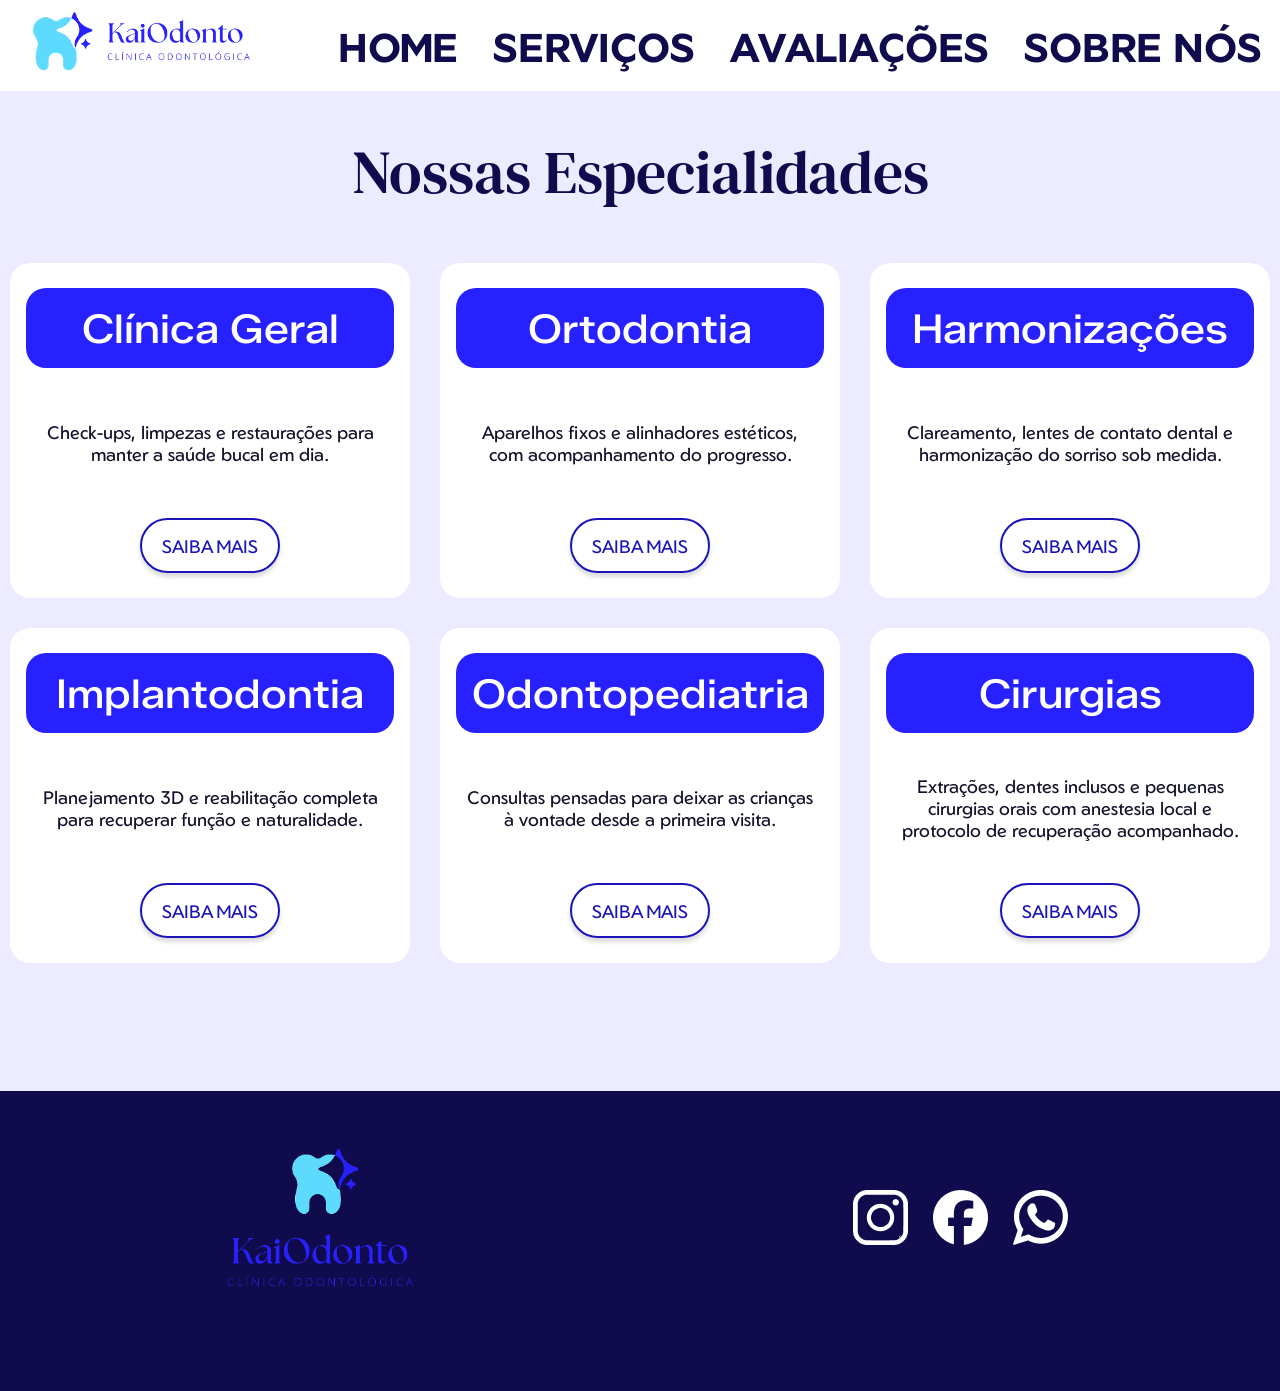
==== servicos.html @ 25fa9652 "inicio" ====
<!DOCTYPE html>
<html lang="pt-br">
<head>
    <meta charset="UTF-8">
    <title>KaiOdonto - A melhor Clínica Odontológica da Bahia</title>
    <link rel="stylesheet" href="estilo.css">
    <link rel="preconnect" href="https://fonts.googleapis.com">
    <link rel="preconnect" href="https://fonts.gstatic.com" crossorigin>
    <link href="https://fonts.googleapis.com/css2?family=DM+Serif+Text:ital@0;1&family=Fraunces:ital,opsz,wght@0,9..144,100..900;1,9..144,100..900&family=Geologica:wght,CRSV@100..900,0&family=Geom:ital,wght@0,300..900;1,300..900&family=Zalando+Sans+SemiExpanded:ital,wght@0,200..900;1,200..900&display=swap" rel="stylesheet">
</head>
<body>
    <header id="topo">
        <div class="container grid-topo">
            <h1><a href="index.html"><img src="imagens/logo1.png" alt="Logo" id="logo1"></a></h1>
            <nav id="menu-topo">
                <ul>
                    <li><a href="index.html">HOME</a></li>
                    <li><a href="servicos.html">SERVIÇOS</a></li>
                    <li><a href="index.html#avaliacoes">AVALIAÇÕES</a></li>
                    <li><a href="sobre.html">SOBRE NÓS</a></li>
                </ul>
            </nav>
        </div>
    </header>

    <main>
        <section id="especialidades">
            <div class="container">
                <h3>Nossas Especialidades</h3>
                <article class="especialidades">
                    <h4>Clínica Geral</h4>
                    <p>Check-ups, limpezas e restaurações para manter a saúde bucal em dia.</p>
                    <a href="" class="bt-azul-t">SAIBA MAIS</a href="">
                </article>
                <article class="especialidades">
                    <h4>Ortodontia</h4>
                    <p>Aparelhos fixos e alinhadores estéticos, com acompanhamento do progresso.</p>
                    <a href="" class="bt-azul-t">SAIBA MAIS</a href="">
                </article>
                <article class="especialidades">
                    <h4>Harmonizações</h4>
                    <p>Clareamento, lentes de contato dental e harmonização do sorriso sob medida.</p>
                    <a href="" class="bt-azul-t">SAIBA MAIS</a href="">
                </article>
                <article class="especialidades">
                    <h4>Implantodontia</h4>
                    <p>Planejamento 3D e reabilitação completa para recuperar função e naturalidade.</p>
                    <a href="" class="bt-azul-t">SAIBA MAIS</a href="">
                </article>
                <article class="especialidades">
                    <h4>Odontopediatria</h4>
                    <p>Consultas pensadas para deixar as crianças à vontade desde a primeira visita.</p>
                    <a href="" class="bt-azul-t">SAIBA MAIS</a href="">
                </article>
                <article class="especialidades">
                    <h4>Cirurgias</h4>
                    <p>Extrações, dentes inclusos e pequenas cirurgias orais com anestesia local e protocolo de recuperação acompanhado.</p>
                    <a href="" class="bt-azul-t">SAIBA MAIS</a href="">
                </article>
            </div>
        </section>

    </main>
    
    <footer id="rodape">
        <div class="container">
            <h1><a href="index.html"><img src="imagens/logo2.png" alt="Logo"></a></h1>
            <div id="redes">
                <a href=""><img src="imagens/insta.png" alt="Instagram da Clínica" id="insta"></a>
                <a href=""><img src="imagens/face.png" alt="Facebook da Clínica" id="face"></a>
                <a href=""><img src="imagens/zap.png" alt="Whatsapp da Clínica" id="zap"></a>
            </div>
        </div>
    </footer>
</body>
</html>
---- estilo.css ----
*{
    margin:0;
    padding:0;
    box-sizing: border-box;
}

:root{
    --azul-profundo: #100b4d;
    --azul-medio: #1b14b8;
    --azul-forte: #2720ff;
    --azul-claro: #5edaff;
    --azul-bebe: #e3f9ff;
    --clarinho: #ecebff;
    --tinta: #12122b;
    --cinza: #4f6472;
    --branco: #ffffff;

    --dm-serif: "DM Serif Text", serif;
    --geologica: "Geologica", sans-serif;
    --zalando: "Zalando Sans SemiExpanded", sans-serif;
    --fraunces: "Fraunces", serif;
    --geom: "Geom", sans-serif;
}

body{
    font-family: var(--geom);
    font-size: 18px;
    color: var(--tinta);
}

.container{
    max-width:1440px;
    margin:0 auto;
}

#topo{
    background-color: var(--branco);
}
.grid-topo{
    display: grid;
    grid-template-columns: 1fr 1fr 2fr;
    align-items: center;
}
#logo1{
    width:300px;
}
#menu-topo{
    grid-column:2/4;
}
#menu-topo > ul{
    display:flex;
    list-style:none;
    justify-content: space-around;
    align-items: center;
}
#menu-topo a{
    font-size:40px;
    font-weight: 700;
    font-family: var(--geom);
    color: var(--azul-profundo);
    text-decoration:none;
    padding-bottom:5px;
}
#menu-topo a:hover{
    color:var(--azul-medio);
    border-bottom: 2px solid var(--azul-medio);
}

#chamado{
    min-height:700px;
    padding: 40px;
    background-color: var(--azul-profundo);
    justify-content: center;
}
.grid-chamado{
    display:grid;
    grid-template-columns: 1fr 1fr;
    align-items:center;
    justify-content:center;
}
#chamado h2{
    font-family: var(--geologica);
    font-size: 60px;
    font-weight: 800;
    color:var(--branco);
    line-height: 100%;
}
#txt-azul{
    color:var(--azul-claro);
}
#circulo{
    width:380px;
    grid-column: 3/4;
}

.botoes{
    gap: 25px;
}
.bt-azul-f{
    background-color: var(--azul-forte);
    color:var(--branco);
    height: 55px;
    max-width: 200px;
    text-align: center;
    font-size:18px;
    border-radius:30px;
    box-shadow: 0px 4px 4px #00000025;
    text-decoration: none;
    padding:15px 20px;
}
.bt-azul-f:hover{
        background-color: var(--azul-claro);
        color: var(--tinta);
    }
.bt-branco-t{
    border: 2px solid var(--branco);
    color:var(--branco);
    height: 55px;
    max-width: 200px;
    text-align: center;
    font-size:18px;
    border-radius:30px;
    box-shadow: 0px 4px 4px #00000025;
    text-decoration: none;
    padding:15px 20px;
}
.bt-branco-t:hover{
        background-color: var(--branco);
        color: var(--tinta);
    }
.bt-azul-m{
    background-color: var(--azul-medio);
    color:var(--branco);
    height: 55px;
    max-width: 200px;
    text-align: center;
    font-size:18px;
    border-radius:30px;
    box-shadow: 0px 4px 4px #00000025;
    text-decoration: none;
    padding:15px 20px;
}
.bt-azul-m:hover{
        background-color: var(--clarinho);
        color: var(--tinta);
    }
.bt-azul-t{
    border: 2px solid var(--azul-medio);
    color: var(--azul-medio);
    height: 55px;
    max-width: 200px;
    text-align: center;
    font-size:18px;
    border-radius:30px;
    box-shadow: 0px 4px 4px #00000025;
    text-decoration: none;
    padding:15px 20px;
}
.bt-azul-t:hover{
        background-color: var(--azul-medio);
        color: var(--branco);
    }

#info{
    min-height: 200px;
    background-color: var(--branco);
    padding: 20px 10px;
}
#info .container{
    display:grid;
    grid-template-columns: repeat(4,1fr);
    margin:20px;
}
.infos{
    display:flex;
    flex-direction: column;
    justify-content:space-around;
    align-items: center;
}
.infos h3{
    font-family: var(--fraunces);
    font-size: 48px;
    font-weight: 700;
    color:var(--azul-forte);
}
.infos h4{
    font-size:18px;
    font-weight: 400;
    color:var(--cinza);
    margin:10px;
}

#especialidades{
    min-height:1000px;
    background-color: var(--clarinho);
    padding:20px 10px;
}
#especialidades .container{
    display:grid;
    grid-template-columns: repeat(3,1fr);
    gap:30px;
}
#especialidades h3{
    font-family:var(--dm-serif);
    font-size: 60px;
    font-weight: 400;
    color: var(--azul-profundo);
    text-align:center;
    margin:20px 0;
    grid-column:1/4;
}
.especialidades{
    display:grid;
    grid-template-columns: 1fr;
    grid-template-rows: 80px 130px auto;
    justify-items: center;
    align-items: center;
    gap:10px;
    background-color: var(--branco);
    border-radius:20px;
    padding:25px;
}
.especialidades h4{
    display:flex;
    justify-content:center;
    align-items:center;
    width:105%;
    height:80px;
    font-family: var(--zalando);
    font-size:40px;
    font-weight: 500;
    color:var(--branco);
    background-color: var(--azul-forte);
    border-radius:20px;
}
.especialidades p{
    text-align:center;
    color:var(--tinta);
}

#avaliacoes{
    min-height:600px;
    background-color: var(--azul-bebe);
    padding:20px 10px;
}
#avaliacoes .container{
    display:grid;
    grid-template-columns: repeat(3,1fr);
    gap:30px;
}
#avaliacoes h3{
    font-family:var(--dm-serif);
    font-size: 60px;
    font-weight: 400;
    color: var(--azul-profundo);
    text-align:center;
    margin:20px 0;
    grid-column:1/4;
}
.avaliacoes{
    display:grid;
    grid-template-columns: 1fr;
    grid-template-rows: auto;
    justify-items: left;
    align-items: center;
    gap:10px;
    background-color: var(--branco);
    border-radius:20px;
    padding:30px;
}
.estrelas{
    width:150px;
    padding: 0px;
}
.avaliacoes p{
    color:var(--tinta);
    text-align:left;
}
.foto-cliente{
    width:70px;
    height:70px;
}
.avaliacoes h5{
    font-size:18px;
    font-weight: 700;
    color: black;
}
.cliente-info {
    display: flex;
    align-items: center;
    gap: 15px;
    margin-top: 15px;
}

#sobre{
    min-height:600px;
    background-color:var(--branco);
    padding:40px 10px;
}
#sobre .container{
    width: 100%;
    display:grid;
    grid-template-columns: 1fr 1fr;
    align-items: center;
    justify-items: center;
    gap:40px;
}
.conteudo-sobre{
    display:flex;
    flex-direction:column;
    gap:20px;
}
#sobre h3{
    font-family:var(--dm-serif);
    font-size: 60px;
    font-weight: 400;
    color: var(--azul-profundo);
    margin:0;
}
#sobre p{
    font-size:18px;
    color:var(--cinza);
    line-height:150%;
    width:100%;
}
#sobre h5{
    font-size:18px;
    font-weight: 700;
    color:var(--tinta);
}
#sobre img{
    width:100%;
    max-width:550px;
    height:auto;
    margin-top: 50px;
}

#clinica{
    min-height:540px;
    background-color:var(--clarinho);
    padding:40px 10px;
}
#clinica .container{
    display:grid;
    grid-template-columns: 1fr 1fr;
    align-items: center;
    justify-items: center;
    gap:40px;
}
#clinica h3{
    font-family:var(--dm-serif);
    font-size: 60px;
    font-weight: 400;
    color: var(--azul-forte);
    margin:0;
}
#clinica p{
    font-size:18px;
    color:var(--cinza);
    line-height:150%;
    width:100%;
}
#clinica img{
    width:100%;
    max-width:550px;
    height:auto;
    margin-top: 20px;
}

#rodape{
    background-color: var(--azul-profundo);
    min-height: 300px;
}
#rodape .container{
    display:grid;
    grid-template-columns: 1fr 1fr;
    align-items: center;
    justify-items: center;
    height:250px;
}
#rodape h1 img{
    width:260px;
}
#redes a{
    display:inline;
    margin: 10px;
}
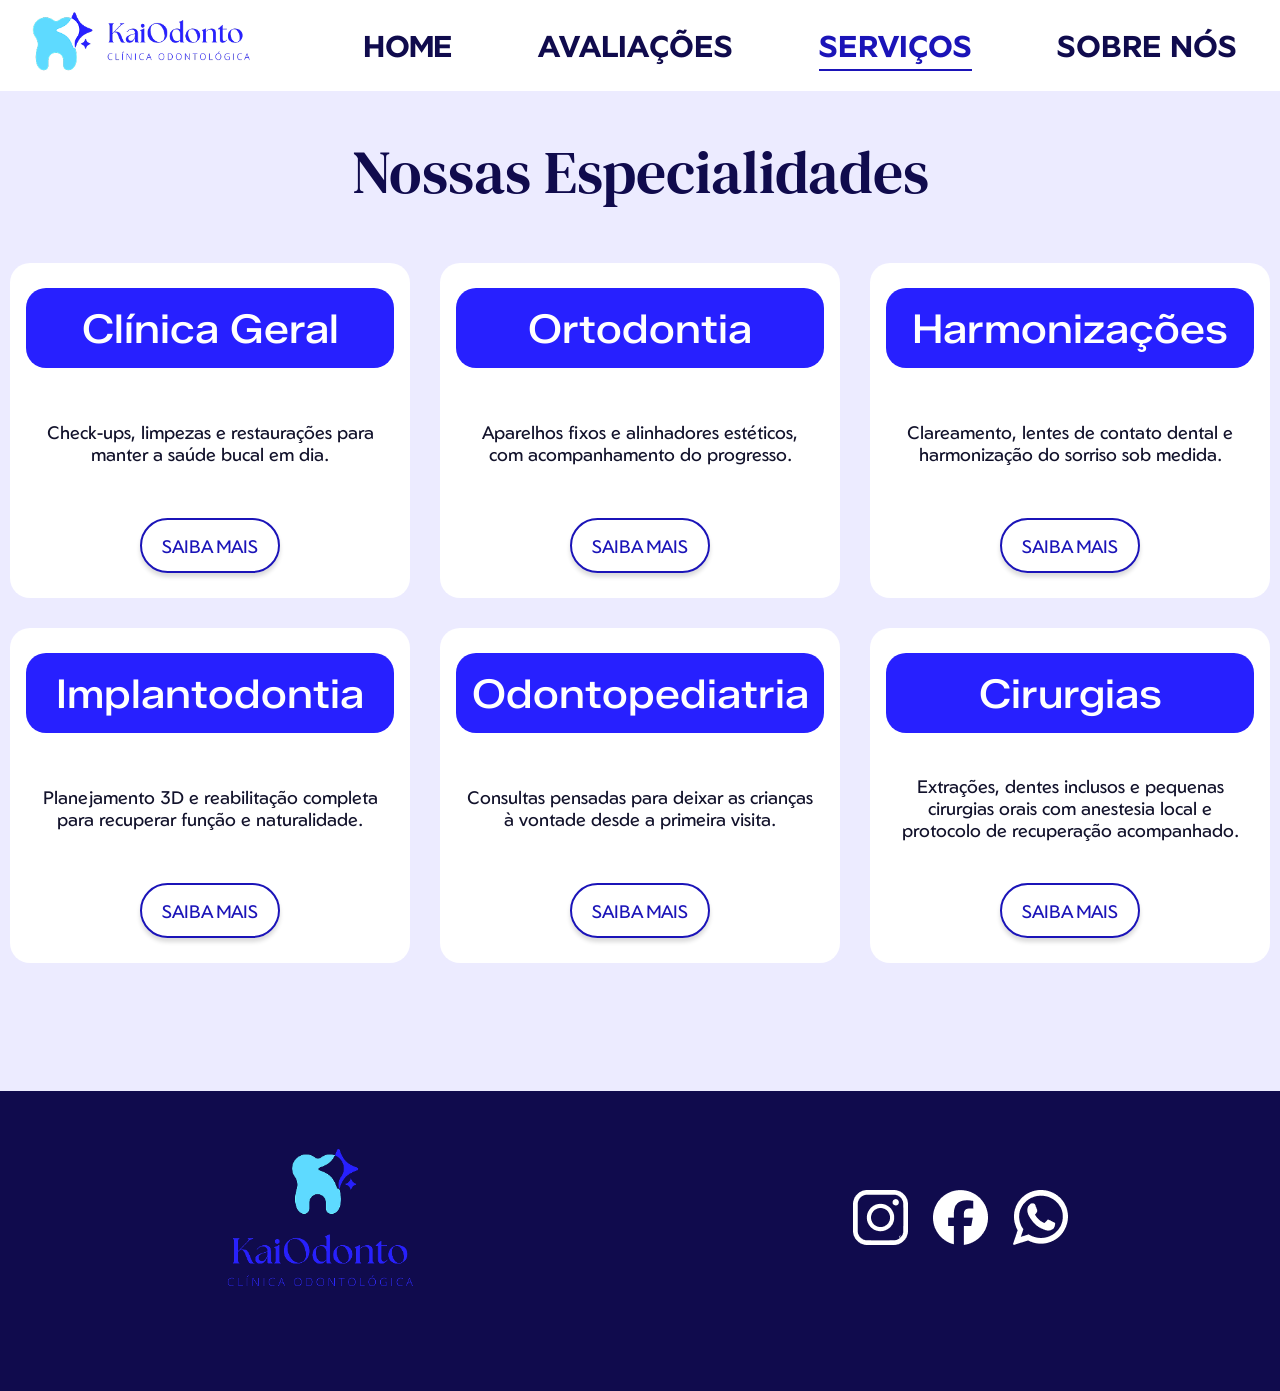
==== commit 53fa883d: "Atualizado" ====
--- a/servicos.html
+++ b/servicos.html
@@ -1,22 +1,26 @@
 <!DOCTYPE html>
 <html lang="pt-br">
 <head>
+
     <meta charset="UTF-8">
     <title>KaiOdonto - A melhor Clínica Odontológica da Bahia</title>
     <link rel="stylesheet" href="estilo.css">
     <link rel="preconnect" href="https://fonts.googleapis.com">
     <link rel="preconnect" href="https://fonts.gstatic.com" crossorigin>
     <link href="https://fonts.googleapis.com/css2?family=DM+Serif+Text:ital@0;1&family=Fraunces:ital,opsz,wght@0,9..144,100..900;1,9..144,100..900&family=Geologica:wght,CRSV@100..900,0&family=Geom:ital,wght@0,300..900;1,300..900&family=Zalando+Sans+SemiExpanded:ital,wght@0,200..900;1,200..900&display=swap" rel="stylesheet">
+    <link rel="icon" type="image/png" href="imagens/icon.png">
+    
 </head>
 <body>
+
     <header id="topo">
         <div class="container grid-topo">
             <h1><a href="index.html"><img src="imagens/logo1.png" alt="Logo" id="logo1"></a></h1>
             <nav id="menu-topo">
                 <ul>
                     <li><a href="index.html">HOME</a></li>
-                    <li><a href="servicos.html">SERVIÇOS</a></li>
                     <li><a href="index.html#avaliacoes">AVALIAÇÕES</a></li>
+                    <li><a href="servicos.html" class="atual">SERVIÇOS</a></li>
                     <li><a href="sobre.html">SOBRE NÓS</a></li>
                 </ul>
             </nav>
@@ -59,7 +63,6 @@
                 </article>
             </div>
         </section>
-
     </main>
     
     <footer id="rodape">
--- a/estilo.css
+++ b/estilo.css
@@ -54,7 +54,7 @@
     align-items: center;
 }
 #menu-topo a{
-    font-size:40px;
+    font-size: 30px;
     font-weight: 700;
     font-family: var(--geom);
     color: var(--azul-profundo);
@@ -65,6 +65,10 @@
     color:var(--azul-medio);
     border-bottom: 2px solid var(--azul-medio);
 }
+#menu-topo .atual{
+    color:var(--azul-medio);
+     border-bottom: 2px solid var(--azul-medio);
+}
 
 #chamado{
     min-height:700px;
@@ -75,8 +79,7 @@
 .grid-chamado{
     display:grid;
     grid-template-columns: 1fr 1fr;
-    align-items:center;
-    justify-content:center;
+    margin-top: 100px;
 }
 #chamado h2{
     font-family: var(--geologica);
@@ -174,7 +177,7 @@
 .infos{
     display:flex;
     flex-direction: column;
-    justify-content:space-around;
+    justify-content:space-between;
     align-items: center;
 }
 .infos h3{
@@ -355,7 +358,6 @@
     margin:0;
 }
 #clinica p{
-    font-size:18px;
     color:var(--cinza);
     line-height:150%;
     width:100%;
@@ -367,6 +369,38 @@
     margin-top: 20px;
 }
 
+#historia{
+    background-color: var(--clarinho);
+    padding: 40px 10px;
+    min-height: 650px;
+}
+.interno h3{
+    font-family: var(--dm-serif);
+    font-size: 60px;
+    font-weight: 400;
+    color: var(--azul-profundo);
+    margin: 0 0 20px;
+}
+.interno p{
+    font-size: 18px;
+    color: var(--cinza);
+    line-height: 150%;
+    margin: 30px;
+    text-align: justify;
+}
+.interno .esquerda{
+    width: 350px;
+    border-radius: 20px;
+    margin: 0px 30px 30px 30px;
+    float: left;
+}
+.interno .direita{
+    width: 350px;
+    border-radius: 20px;
+    margin: 30px;
+    float: right;
+}
+
 #rodape{
     background-color: var(--azul-profundo);
     min-height: 300px;
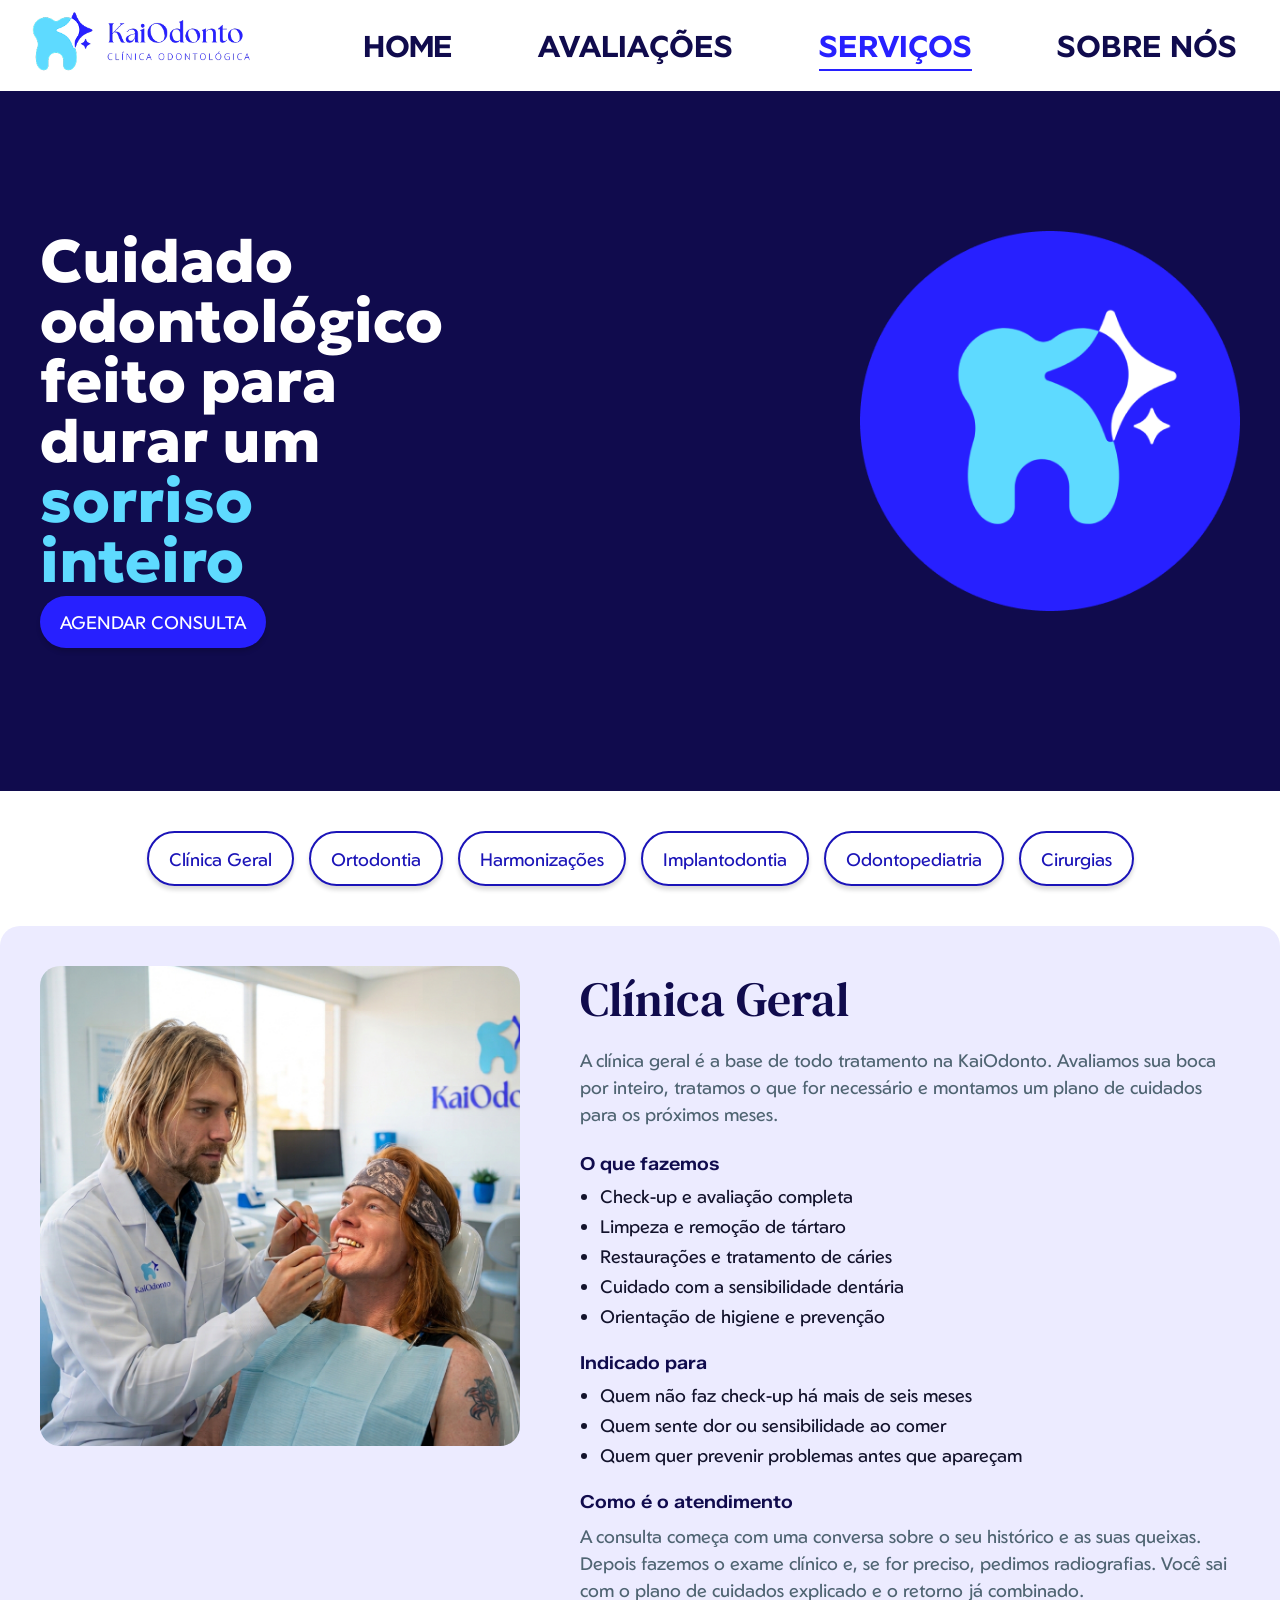
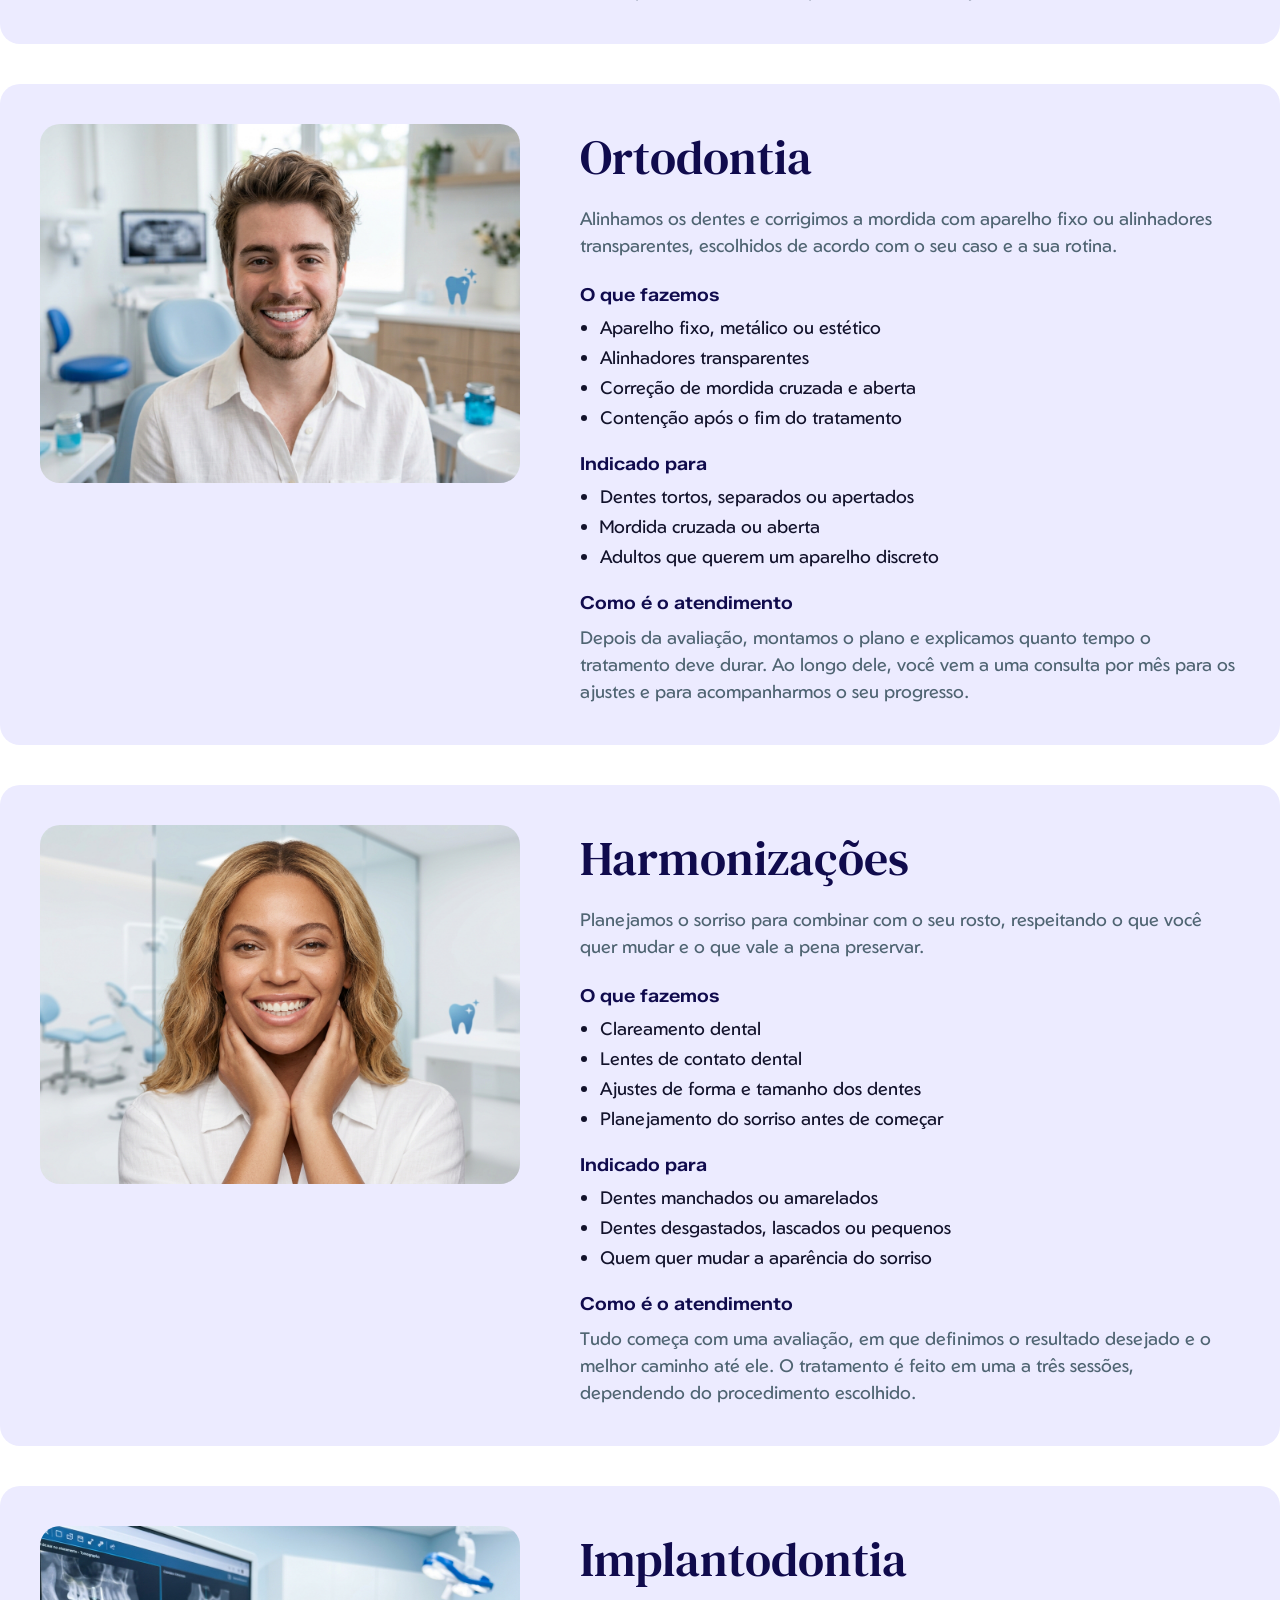
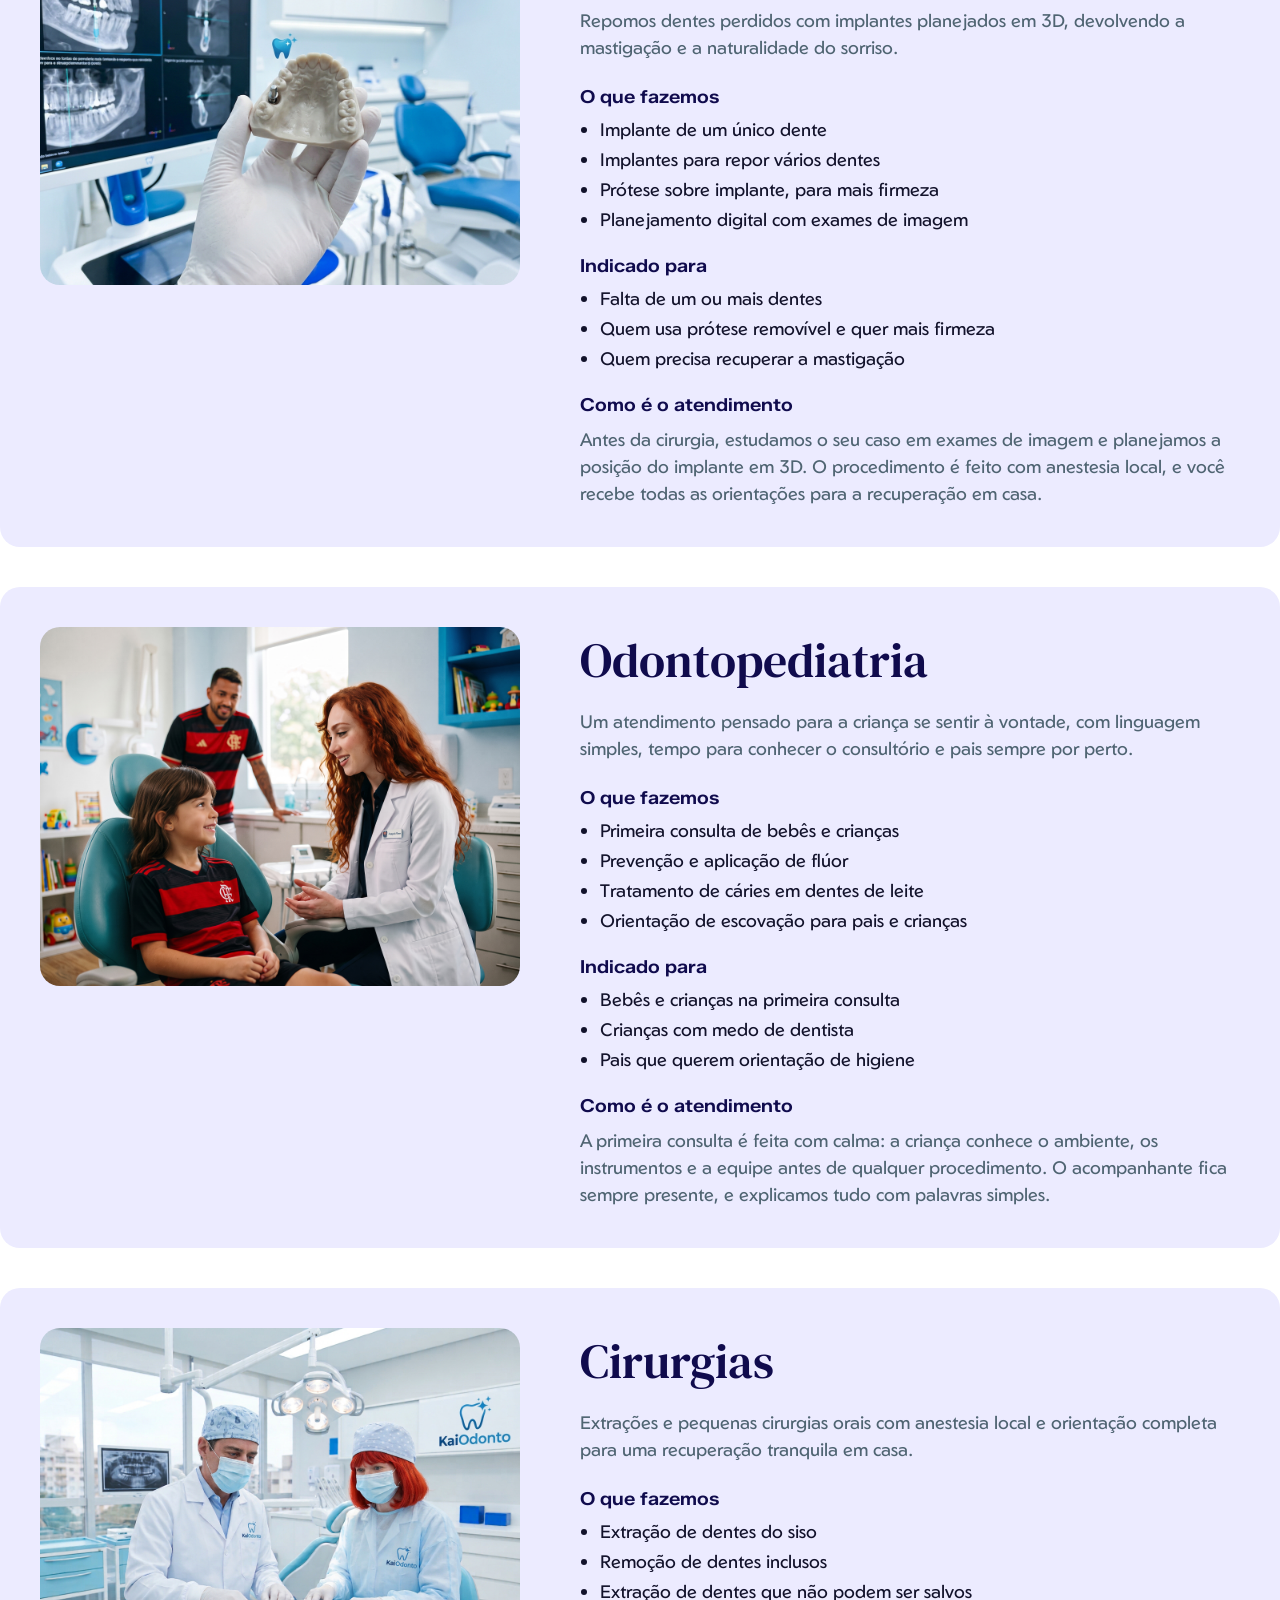
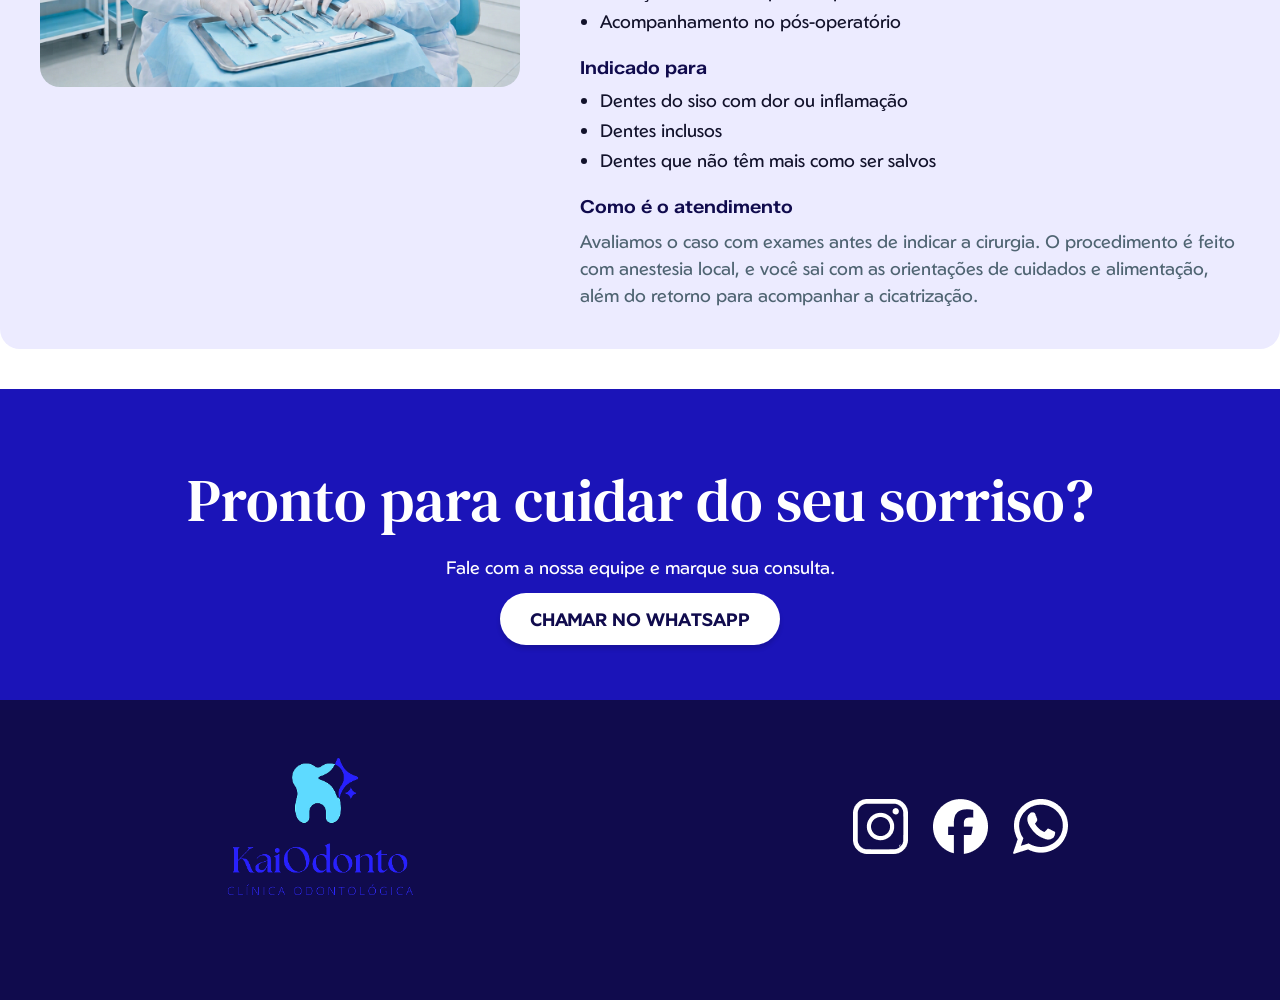
==== commit 6c9ef2b3: "Atualizado" ====
--- a/servicos.html
+++ b/servicos.html
@@ -27,44 +27,173 @@
         </div>
     </header>
 
-    <main>
-        <section id="especialidades">
+    <main id="conteudo">
+        <section id="chamado">
+            <div class="container grid-chamado">
+                <h2>Cuidado odontológico feito para durar um <span id="txt-azul">sorriso inteiro</span></h2>
+                <img src="imagens/circulo.png" alt="Círculo com a Logo" id="circulo">
+            <div class="botoes">
+                <a href="#atendimento" class="bt-azul-f">AGENDAR CONSULTA</a>
+            </div>
+            </div>
+        </section>
+
+        <section id="servicos">
             <div class="container">
-                <h3>Nossas Especialidades</h3>
-                <article class="especialidades">
-                    <h4>Clínica Geral</h4>
-                    <p>Check-ups, limpezas e restaurações para manter a saúde bucal em dia.</p>
-                    <a href="" class="bt-azul-t">SAIBA MAIS</a href="">
-                </article>
-                <article class="especialidades">
-                    <h4>Ortodontia</h4>
-                    <p>Aparelhos fixos e alinhadores estéticos, com acompanhamento do progresso.</p>
-                    <a href="" class="bt-azul-t">SAIBA MAIS</a href="">
-                </article>
-                <article class="especialidades">
-                    <h4>Harmonizações</h4>
-                    <p>Clareamento, lentes de contato dental e harmonização do sorriso sob medida.</p>
-                    <a href="" class="bt-azul-t">SAIBA MAIS</a href="">
-                </article>
-                <article class="especialidades">
-                    <h4>Implantodontia</h4>
-                    <p>Planejamento 3D e reabilitação completa para recuperar função e naturalidade.</p>
-                    <a href="" class="bt-azul-t">SAIBA MAIS</a href="">
-                </article>
-                <article class="especialidades">
-                    <h4>Odontopediatria</h4>
-                    <p>Consultas pensadas para deixar as crianças à vontade desde a primeira visita.</p>
-                    <a href="" class="bt-azul-t">SAIBA MAIS</a href="">
-                </article>
-                <article class="especialidades">
-                    <h4>Cirurgias</h4>
-                    <p>Extrações, dentes inclusos e pequenas cirurgias orais com anestesia local e protocolo de recuperação acompanhado.</p>
-                    <a href="" class="bt-azul-t">SAIBA MAIS</a href="">
-                </article>
+                <nav id="nav">
+                    <a href="#clinica-geral" class="bt-azul-t">Clínica Geral</a>
+                    <a href="#ortodontia" class="bt-azul-t">Ortodontia</a>
+                    <a href="#harmonizacoes" class="bt-azul-t">Harmonizações</a>
+                    <a href="#implantodontia" class="bt-azul-t">Implantodontia</a>
+                    <a href="#odontopediatria" class="bt-azul-t">Odontopediatria</a>
+                    <a href="#cirurgias" class="bt-azul-t">Cirurgias</a>
+                </nav>
+
+                <article class="servico" id="clinica-geral">
+                    <img src="imagens/servico-clinica-geral.jpeg" alt="Dentista examinando os dentes de um paciente">
+                    <div class="servico-texto">
+                        <h4>Clínica Geral</h4>
+                        <p>A clínica geral é a base de todo tratamento na KaiOdonto. Avaliamos sua boca por inteiro, tratamos o que for necessário e montamos um plano de cuidados para os próximos meses.</p>
+                        <h5>O que fazemos</h5>
+                        <ul>
+                            <li>Check-up e avaliação completa</li>
+                            <li>Limpeza e remoção de tártaro</li>
+                            <li>Restaurações e tratamento de cáries</li>
+                            <li>Cuidado com a sensibilidade dentária</li>
+                            <li>Orientação de higiene e prevenção</li>
+                        </ul>
+                        <h5>Indicado para</h5>
+                        <ul>
+                            <li>Quem não faz check-up há mais de seis meses</li>
+                            <li>Quem sente dor ou sensibilidade ao comer</li>
+                            <li>Quem quer prevenir problemas antes que apareçam</li>
+                        </ul>
+                        <h5>Como é o atendimento</h5>
+                        <p>A consulta começa com uma conversa sobre o seu histórico e as suas queixas. Depois fazemos o exame clínico e, se for preciso, pedimos radiografias. Você sai com o plano de cuidados explicado e o retorno já combinado.</p>
+                    </div>
+                </article>
+                <article class="servico" id="ortodontia">
+                    <img src="imagens/servico-ortodontia.jpeg" alt="Paciente sorrindo com aparelho ortodôntico">
+                    <div class="servico-texto">
+                        <h4>Ortodontia</h4>
+                        <p>Alinhamos os dentes e corrigimos a mordida com aparelho fixo ou alinhadores transparentes, escolhidos de acordo com o seu caso e a sua rotina.</p>
+                        <h5>O que fazemos</h5>
+                        <ul>
+                            <li>Aparelho fixo, metálico ou estético</li>
+                            <li>Alinhadores transparentes</li>
+                            <li>Correção de mordida cruzada e aberta</li>
+                            <li>Contenção após o fim do tratamento</li>
+                        </ul>
+                        <h5>Indicado para</h5>
+                        <ul>
+                            <li>Dentes tortos, separados ou apertados</li>
+                            <li>Mordida cruzada ou aberta</li>
+                            <li>Adultos que querem um aparelho discreto</li>
+                        </ul>
+                        <h5>Como é o atendimento</h5>
+                        <p>Depois da avaliação, montamos o plano e explicamos quanto tempo o tratamento deve durar. Ao longo dele, você vem a uma consulta por mês para os ajustes e para acompanharmos o seu progresso.</p>
+                    </div>
+                </article>
+                <article class="servico" id="harmonizacoes">
+                    <img src="imagens/servico-harmonizacao.jpeg" alt="Sorriso claro e alinhado">
+                    <div class="servico-texto">
+                        <h4>Harmonizações</h4>
+                        <p>Planejamos o sorriso para combinar com o seu rosto, respeitando o que você quer mudar e o que vale a pena preservar.</p>
+                        <h5>O que fazemos</h5>
+                        <ul>
+                            <li>Clareamento dental</li>
+                            <li>Lentes de contato dental</li>
+                            <li>Ajustes de forma e tamanho dos dentes</li>
+                            <li>Planejamento do sorriso antes de começar</li>
+                        </ul>
+                        <h5>Indicado para</h5>
+                        <ul>
+                            <li>Dentes manchados ou amarelados</li>
+                            <li>Dentes desgastados, lascados ou pequenos</li>
+                            <li>Quem quer mudar a aparência do sorriso</li>
+                        </ul>
+                        <h5>Como é o atendimento</h5>
+                        <p>Tudo começa com uma avaliação, em que definimos o resultado desejado e o melhor caminho até ele. O tratamento é feito em uma a três sessões, dependendo do procedimento escolhido.</p>
+                    </div>
+                </article>
+                <article class="servico" id="implantodontia">
+                    <img src="imagens/servico-implantodontia.jpeg" alt="Modelo 3D de implante dentário">
+                    <div class="servico-texto">
+                        <h4>Implantodontia</h4>
+                        <p>Repomos dentes perdidos com implantes planejados em 3D, devolvendo a mastigação e a naturalidade do sorriso.</p>
+                        <h5>O que fazemos</h5>
+                        <ul>
+                            <li>Implante de um único dente</li>
+                            <li>Implantes para repor vários dentes</li>
+                            <li>Prótese sobre implante, para mais firmeza</li>
+                            <li>Planejamento digital com exames de imagem</li>
+                        </ul>
+                        <h5>Indicado para</h5>
+                        <ul>
+                            <li>Falta de um ou mais dentes</li>
+                            <li>Quem usa prótese removível e quer mais firmeza</li>
+                            <li>Quem precisa recuperar a mastigação</li>
+                        </ul>
+                        <h5>Como é o atendimento</h5>
+                        <p>Antes da cirurgia, estudamos o seu caso em exames de imagem e planejamos a posição do implante em 3D. O procedimento é feito com anestesia local, e você recebe todas as orientações para a recuperação em casa.</p>
+                    </div>
+                </article>
+                <article class="servico" id="odontopediatria">
+                    <img src="imagens/servico-odontopediatria.jpg" alt="Criança sorrindo no consultório">
+                    <div class="servico-texto">
+                        <h4>Odontopediatria</h4>
+                        <p>Um atendimento pensado para a criança se sentir à vontade, com linguagem simples, tempo para conhecer o consultório e pais sempre por perto.</p>
+                        <h5>O que fazemos</h5>
+                        <ul>
+                            <li>Primeira consulta de bebês e crianças</li>
+                            <li>Prevenção e aplicação de flúor</li>
+                            <li>Tratamento de cáries em dentes de leite</li>
+                            <li>Orientação de escovação para pais e crianças</li>
+                        </ul>
+                        <h5>Indicado para</h5>
+                        <ul>
+                            <li>Bebês e crianças na primeira consulta</li>
+                            <li>Crianças com medo de dentista</li>
+                            <li>Pais que querem orientação de higiene</li>
+                        </ul>
+                        <h5>Como é o atendimento</h5>
+                        <p>A primeira consulta é feita com calma: a criança conhece o ambiente, os instrumentos e a equipe antes de qualquer procedimento. O acompanhante fica sempre presente, e explicamos tudo com palavras simples.</p>
+                    </div>
+                </article>
+                <article class="servico" id="cirurgias">
+                    <img src="imagens/servico-cirurgias.jpeg" alt="Equipe preparada para um procedimento oral">
+                    <div class="servico-texto">
+                        <h4>Cirurgias</h4>
+                        <p>Extrações e pequenas cirurgias orais com anestesia local e orientação completa para uma recuperação tranquila em casa.</p>
+                        <h5>O que fazemos</h5>
+                        <ul>
+                            <li>Extração de dentes do siso</li>
+                            <li>Remoção de dentes inclusos</li>
+                            <li>Extração de dentes que não podem ser salvos</li>
+                            <li>Acompanhamento no pós-operatório</li>
+                        </ul>
+                        <h5>Indicado para</h5>
+                        <ul>
+                            <li>Dentes do siso com dor ou inflamação</li>
+                            <li>Dentes inclusos</li>
+                            <li>Dentes que não têm mais como ser salvos</li>
+                        </ul>
+                        <h5>Como é o atendimento</h5>
+                        <p>Avaliamos o caso com exames antes de indicar a cirurgia. O procedimento é feito com anestesia local, e você sai com as orientações de cuidados e alimentação, além do retorno para acompanhar a cicatrização.</p>
+                    </div>
+                </article>
+            </div>
+        </section>
+
+        <section id="atendimento">
+            <div class="container">
+                <h3>Pronto para cuidar do seu sorriso?</h3>
+                <p>Fale com a nossa equipe e marque sua consulta.</p>
+                <a href="" class="bt-branco">CHAMAR NO WHATSAPP</a>
             </div>
         </section>
     </main>
-    
+
     <footer id="rodape">
         <div class="container">
             <h1><a href="index.html"><img src="imagens/logo2.png" alt="Logo"></a></h1>
--- a/estilo.css
+++ b/estilo.css
@@ -66,8 +66,8 @@
     border-bottom: 2px solid var(--azul-medio);
 }
 #menu-topo .atual{
-    color:var(--azul-medio);
-     border-bottom: 2px solid var(--azul-medio);
+    color:var(--azul-forte);
+     border-bottom: 2px solid var(--azul-forte);
 }
 
 #chamado{
@@ -131,6 +131,20 @@
         background-color: var(--branco);
         color: var(--tinta);
     }
+.bt-branco{
+    background-color: var(--branco);
+    color: var(--azul-profundo);
+    font-size:18px;
+    font-weight: 700;
+    border-radius:30px;
+    box-shadow: 0px 4px 4px #00000025;
+    text-decoration: none;
+    padding:15px 30px;
+}
+.bt-branco:hover{
+        background-color: var(--azul-claro);
+        color: var(--tinta);
+    }
 .bt-azul-m{
     background-color: var(--azul-medio);
     color:var(--branco);
@@ -194,9 +208,8 @@
 }
 
 #especialidades{
-    min-height:1000px;
     background-color: var(--clarinho);
-    padding:20px 10px;
+    padding:20px 10px 50px;
 }
 #especialidades .container{
     display:grid;
@@ -401,6 +414,73 @@
     float: right;
 }
 
+#lista-servicos{
+    padding: 50px 20px 60px;
+}
+#nav{
+    display:flex;
+    justify-content: center;
+    gap: 15px;
+    margin: 40px 0 40px 0;
+}
+
+.servico{
+    background-color: var(--clarinho);
+    border-radius: 20px;
+    padding: 40px;
+    margin-bottom: 40px;
+}
+.servico img{
+    float: left;
+    width: 40%;
+    border-radius: 20px;
+}
+.servico-texto{
+    margin-left: 45%;
+}
+.servico h4{
+    font-family: var(--dm-serif);
+    font-size: 48px;
+    font-weight: 400;
+    color: var(--azul-profundo);
+    margin-bottom: 15px;
+}
+.servico p{
+    color: var(--cinza);
+    line-height: 150%;
+}
+.servico h5{
+    font-family: var(--zalando);
+    font-size: 18px;
+    font-weight: 600;
+    color: var(--azul-profundo);
+    margin: 25px 0px 10px;
+}
+.servico ul{
+    margin-left: 20px;
+}
+.servico li{
+    color: var(--tinta);
+    margin-bottom: 8px;
+}
+
+#atendimento{
+    background-color: var(--azul-medio);
+    padding: 70px 20px;
+    text-align: center;
+}
+#atendimento h3{
+    font-family: var(--dm-serif);
+    font-size: 60px;
+    font-weight: 400;
+    color: var(--branco);
+    margin-bottom: 15px;
+}
+#atendimento p{
+    color: var(--branco);
+    margin-bottom: 30px;
+}
+
 #rodape{
     background-color: var(--azul-profundo);
     min-height: 300px;
